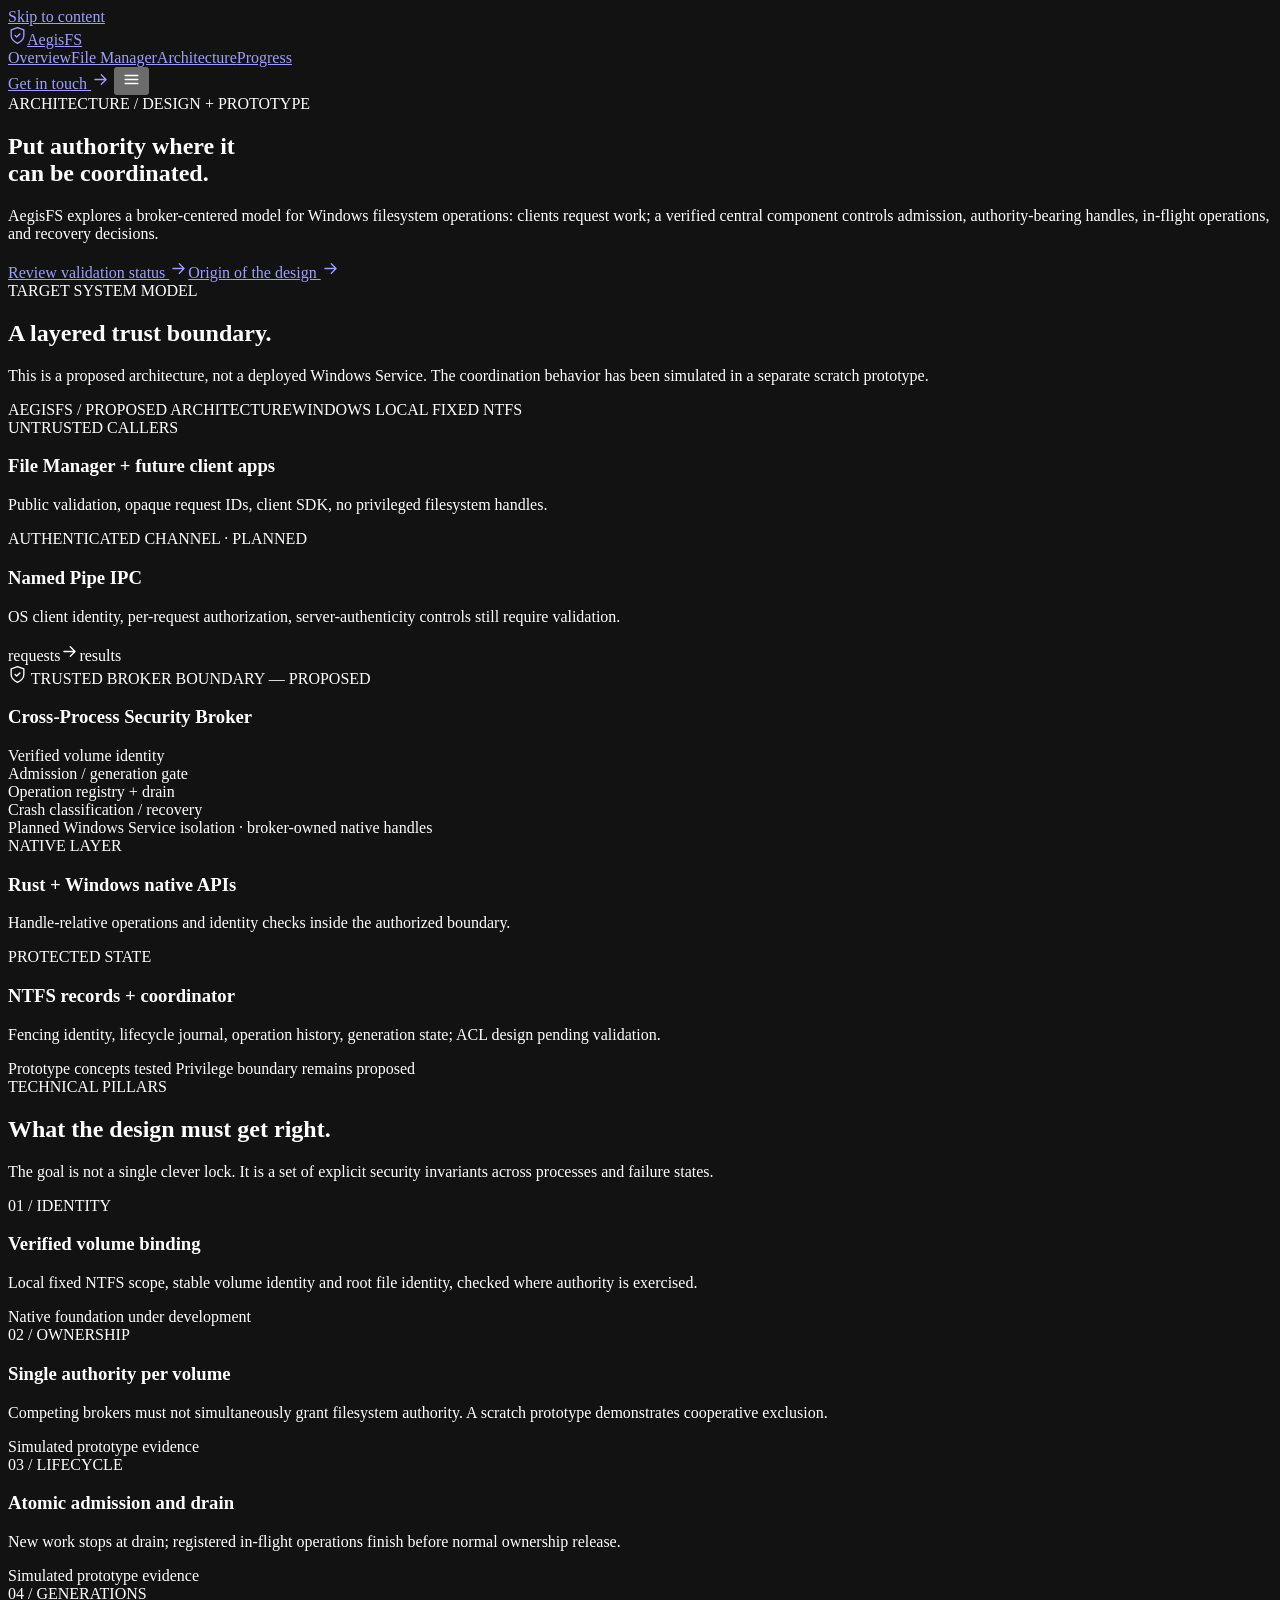
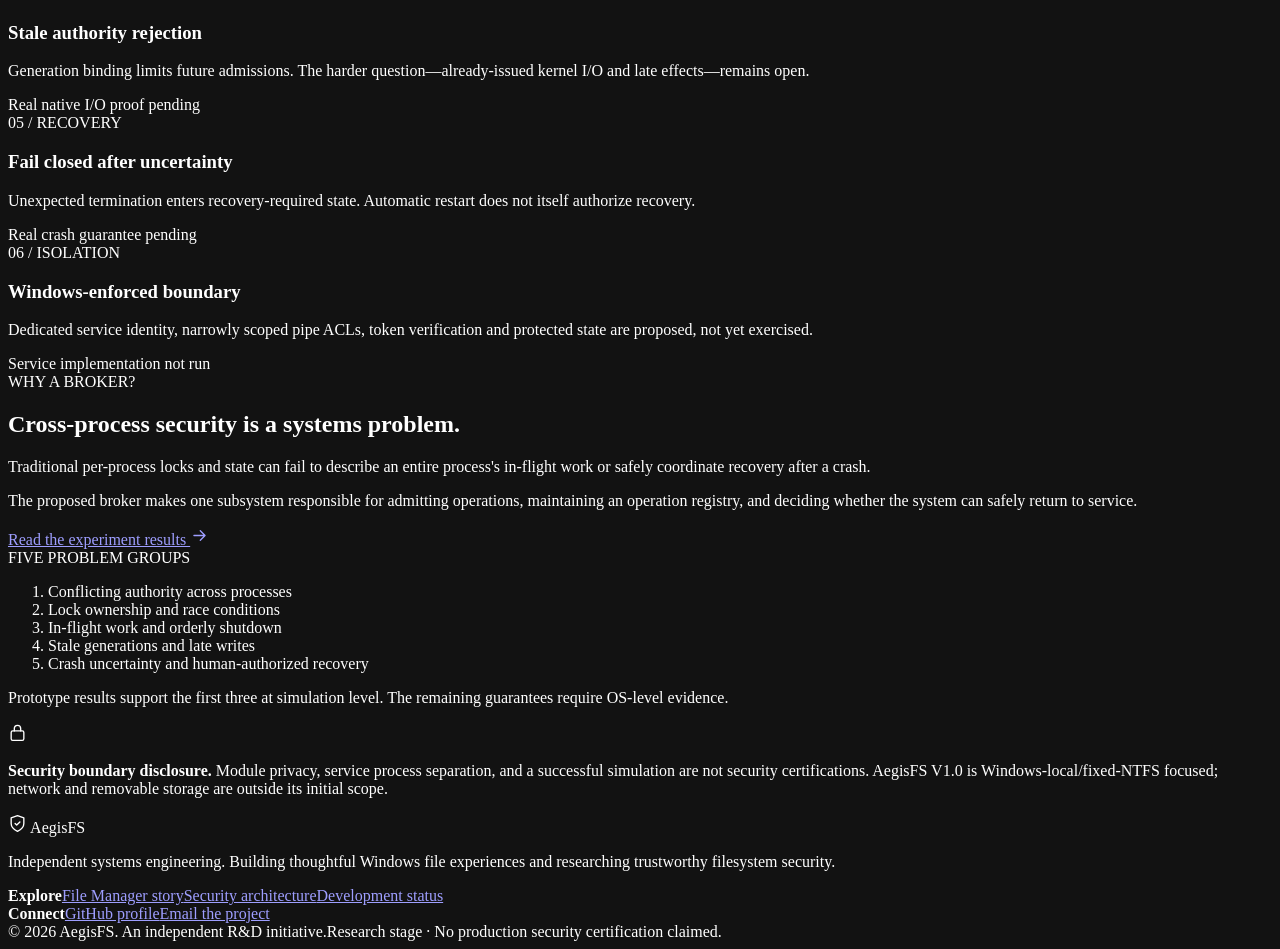
==== architecture.html @ 07e0bd1d "Add files via upload" ====
<!doctype html>
<html lang="en"><head><meta charset="utf-8"><meta name="viewport" content="width=device-width,initial-scale=1">
<title>Deep Security Architecture | AegisFS</title><meta name="description" content="Technical overview of AegisFS: Rust native Windows filesystem operations, a proposed cross-process broker, generation-bound admission, fail-closed recovery and current limitations."><meta name="theme-color" content="#090e18"><meta name="color-scheme" content="dark">
<meta property="og:type" content="website"><meta property="og:title" content="Deep Security Architecture | AegisFS"><meta property="og:description" content="Technical overview of AegisFS: Rust native Windows filesystem operations, a proposed cross-process broker, generation-bound admission, fail-closed recovery and current limitations."><meta property="og:url" content="https://drkavinet.tech/architecture.html"><meta property="og:site_name" content="AegisFS">
<link rel="canonical" href="https://drkavinet.tech/architecture.html"><link rel="icon" type="image/svg+xml" href="assets/favicon.svg"><link rel="stylesheet" href="assets/styles.css"><script src="assets/site.js" defer></script></head>
<body><a class="skip-link" href="#main">Skip to content</a>
<header class="site-header"><div class="container header-inner">
  <a class="brand" href="index.html" aria-label="AegisFS home"><span class="brand-mark"><svg aria-hidden="true" width="19" height="19" viewBox="0 0 24 24" fill="none" stroke="currentColor" stroke-width="1.7" stroke-linecap="round" stroke-linejoin="round"><path d="M12 22s8-4 8-10V5l-8-3-8 3v7c0 6 8 10 8 10Z"/><path d="m9 12 2 2 4-4"/></svg></span><span>Aegis<span class="brand-accent">FS</span></span><span class="brand-dot"></span></a>
  <nav class="desktop-nav" aria-label="Primary navigation"><a href="index.html" class="nav-link " >Overview</a><a href="file-manager.html" class="nav-link " >File Manager</a><a href="architecture.html" class="nav-link is-active" aria-current="page">Architecture</a><a href="progress.html" class="nav-link " >Progress</a></nav>
  <a class="header-contact" href="mailto:contact@drkavinet.tech">Get in touch <svg aria-hidden="true" width="19" height="19" viewBox="0 0 24 24" fill="none" stroke="currentColor" stroke-width="1.7" stroke-linecap="round" stroke-linejoin="round"><path d="M5 12h14m-6-6 6 6-6 6"/></svg></a>
  <button class="mobile-nav-button" type="button" aria-expanded="false" aria-controls="mobile-navigation" aria-label="Open menu"><svg aria-hidden="true" width="19" height="19" viewBox="0 0 24 24" fill="none" stroke="currentColor" stroke-width="1.7" stroke-linecap="round" stroke-linejoin="round"><path d="M4 7h16M4 12h16M4 17h16"/></svg></button>
</div><nav class="mobile-nav" id="mobile-navigation" aria-label="Mobile navigation" hidden><a href="index.html" class="nav-link " >Overview</a><a href="file-manager.html" class="nav-link " >File Manager</a><a href="architecture.html" class="nav-link is-active" aria-current="page">Architecture</a><a href="progress.html" class="nav-link " >Progress</a><a class="nav-link" href="mailto:contact@drkavinet.tech">Contact</a></nav></header><main id="main">
<section class="page-hero"><div class="container narrow"><div class="eyebrow"><span class="signal"></span> ARCHITECTURE / DESIGN + PROTOTYPE</div><h1>Put authority where it<br><span class="gradient-text">can be coordinated.</span></h1><p class="hero-lead">AegisFS explores a broker-centered model for Windows filesystem operations: clients request work; a verified central component controls admission, authority-bearing handles, in-flight operations, and recovery decisions.</p><div class="hero-actions"><a class="btn btn-primary" href="progress.html">Review validation status <svg aria-hidden="true" width="19" height="19" viewBox="0 0 24 24" fill="none" stroke="currentColor" stroke-width="1.7" stroke-linecap="round" stroke-linejoin="round"><path d="M5 12h14m-6-6 6 6-6 6"/></svg></a><a class="btn btn-ghost" href="file-manager.html">Origin of the design <svg aria-hidden="true" width="19" height="19" viewBox="0 0 24 24" fill="none" stroke="currentColor" stroke-width="1.7" stroke-linecap="round" stroke-linejoin="round"><path d="M5 12h14m-6-6 6 6-6 6"/></svg></a></div></div></section>
<section class="section"><div class="container"><div class="section-heading"><div><div class="overline">TARGET SYSTEM MODEL</div><h2>A layered trust boundary.</h2></div><p>This is a proposed architecture, not a deployed Windows Service. The coordination behavior has been simulated in a separate scratch prototype.</p></div>
<div class="arch-frame"><div class="arch-topline"><span>AEGISFS / PROPOSED ARCHITECTURE</span><span>WINDOWS LOCAL FIXED NTFS</span></div>
<div class="arch-layout"><div class="arch-client-column"><div class="arch-block"><span class="arch-kicker">UNTRUSTED CALLERS</span><h3>File Manager + future client apps</h3><p>Public validation, opaque request IDs, client SDK, no privileged filesystem handles.</p></div><div class="arch-block secondary-block"><span class="arch-kicker">AUTHENTICATED CHANNEL · PLANNED</span><h3>Named Pipe IPC</h3><p>OS client identity, per-request authorization, server-authenticity controls still require validation.</p></div></div>
<div class="arch-mid-arrow"><span>requests</span><svg aria-hidden="true" width="19" height="19" viewBox="0 0 24 24" fill="none" stroke="currentColor" stroke-width="1.7" stroke-linecap="round" stroke-linejoin="round"><path d="M5 12h14m-6-6 6 6-6 6"/></svg><span>results</span></div>
<div class="arch-broker"><div class="arch-broker-head"><svg aria-hidden="true" width="19" height="19" viewBox="0 0 24 24" fill="none" stroke="currentColor" stroke-width="1.7" stroke-linecap="round" stroke-linejoin="round"><path d="M12 22s8-4 8-10V5l-8-3-8 3v7c0 6 8 10 8 10Z"/><path d="m9 12 2 2 4-4"/></svg> <span>TRUSTED BROKER BOUNDARY — PROPOSED</span></div><h3>Cross-Process Security Broker</h3><div class="broker-cells"><div>Verified volume identity</div><div>Admission / generation gate</div><div>Operation registry + drain</div><div>Crash classification / recovery</div></div><div class="arch-broker-note">Planned Windows Service isolation · broker-owned native handles</div></div>
<div class="arch-bottom-row"><div class="arch-bottom-block"><span class="arch-kicker">NATIVE LAYER</span><h3>Rust + Windows native APIs</h3><p>Handle-relative operations and identity checks inside the authorized boundary.</p></div><div class="arch-bottom-block"><span class="arch-kicker">PROTECTED STATE</span><h3>NTFS records + coordinator</h3><p>Fencing identity, lifecycle journal, operation history, generation state; ACL design pending validation.</p></div></div>
</div><div class="arch-legend"><span><i class="legend-blue"></i> Prototype concepts tested</span><span><i class="legend-gold"></i> Privilege boundary remains proposed</span></div></div>
</div></section>
<section class="section section-glow"><div class="container"><div class="section-heading"><div><div class="overline">TECHNICAL PILLARS</div><h2>What the design must get right.</h2></div><p>The goal is not a single clever lock. It is a set of explicit security invariants across processes and failure states.</p></div><div class="pillar-grid">
<div class="pillar"><span class="pillar-id">01 / IDENTITY</span><h3>Verified volume binding</h3><p>Local fixed NTFS scope, stable volume identity and root file identity, checked where authority is exercised.</p><span class="tag tag-design">Native foundation under development</span></div>
<div class="pillar"><span class="pillar-id">02 / OWNERSHIP</span><h3>Single authority per volume</h3><p>Competing brokers must not simultaneously grant filesystem authority. A scratch prototype demonstrates cooperative exclusion.</p><span class="tag tag-test">Simulated prototype evidence</span></div>
<div class="pillar"><span class="pillar-id">03 / LIFECYCLE</span><h3>Atomic admission and drain</h3><p>New work stops at drain; registered in-flight operations finish before normal ownership release.</p><span class="tag tag-test">Simulated prototype evidence</span></div>
<div class="pillar"><span class="pillar-id">04 / GENERATIONS</span><h3>Stale authority rejection</h3><p>Generation binding limits future admissions. The harder question—already-issued kernel I/O and late effects—remains open.</p><span class="tag tag-pending">Real native I/O proof pending</span></div>
<div class="pillar"><span class="pillar-id">05 / RECOVERY</span><h3>Fail closed after uncertainty</h3><p>Unexpected termination enters recovery-required state. Automatic restart does not itself authorize recovery.</p><span class="tag tag-pending">Real crash guarantee pending</span></div>
<div class="pillar"><span class="pillar-id">06 / ISOLATION</span><h3>Windows-enforced boundary</h3><p>Dedicated service identity, narrowly scoped pipe ACLs, token verification and protected state are proposed, not yet exercised.</p><span class="tag tag-pending">Service implementation not run</span></div>
</div></div></section>
<section class="section"><div class="container split-section"><div><div class="overline">WHY A BROKER?</div><h2>Cross-process security is a systems problem.</h2><p>Traditional per-process locks and state can fail to describe an entire process's in-flight work or safely coordinate recovery after a crash.</p><p>The proposed broker makes one subsystem responsible for admitting operations, maintaining an operation registry, and deciding whether the system can safely return to service.</p><a class="btn btn-secondary" href="progress.html">Read the experiment results <svg aria-hidden="true" width="19" height="19" viewBox="0 0 24 24" fill="none" stroke="currentColor" stroke-width="1.7" stroke-linecap="round" stroke-linejoin="round"><path d="M5 12h14m-6-6 6 6-6 6"/></svg></a></div><div class="risk-box"><div class="risk-heading">FIVE PROBLEM GROUPS</div><ol><li>Conflicting authority across processes</li><li>Lock ownership and race conditions</li><li>In-flight work and orderly shutdown</li><li>Stale generations and late writes</li><li>Crash uncertainty and human-authorized recovery</li></ol><p>Prototype results support the first three at simulation level. The remaining guarantees require OS-level evidence.</p></div></div></section>
<section class="section"><div class="container"><div class="note-banner"><svg aria-hidden="true" width="19" height="19" viewBox="0 0 24 24" fill="none" stroke="currentColor" stroke-width="1.7" stroke-linecap="round" stroke-linejoin="round"><rect x="4" y="10" width="16" height="12" rx="2"/><path d="M8 10V7a4 4 0 0 1 8 0v3"/></svg><p><strong>Security boundary disclosure.</strong> Module privacy, service process separation, and a successful simulation are not security certifications. AegisFS V1.0 is Windows-local/fixed-NTFS focused; network and removable storage are outside its initial scope.</p></div></div></section></main><footer class="site-footer"><div class="container footer-upper"><div><div class="footer-brand"><svg aria-hidden="true" width="19" height="19" viewBox="0 0 24 24" fill="none" stroke="currentColor" stroke-width="1.7" stroke-linecap="round" stroke-linejoin="round"><path d="M12 22s8-4 8-10V5l-8-3-8 3v7c0 6 8 10 8 10Z"/><path d="m9 12 2 2 4-4"/></svg> AegisFS</div><p>Independent systems engineering. Building thoughtful Windows file experiences and researching trustworthy filesystem security.</p></div>
    <div class="footer-links"><div><strong>Explore</strong><a href="file-manager.html">File Manager story</a><a href="architecture.html">Security architecture</a><a href="progress.html">Development status</a></div><div><strong>Connect</strong><a href="https://github.com/kavidev33" target="_blank" rel="noopener noreferrer">GitHub profile</a><a href="mailto:contact@drkavinet.tech">Email the project</a></div></div></div>
    <div class="container footer-bottom"><span>© <span id="year">2026</span> AegisFS. An independent R&amp;D initiative.</span><span>Research stage · No production security certification claimed.</span></div></footer></body></html>
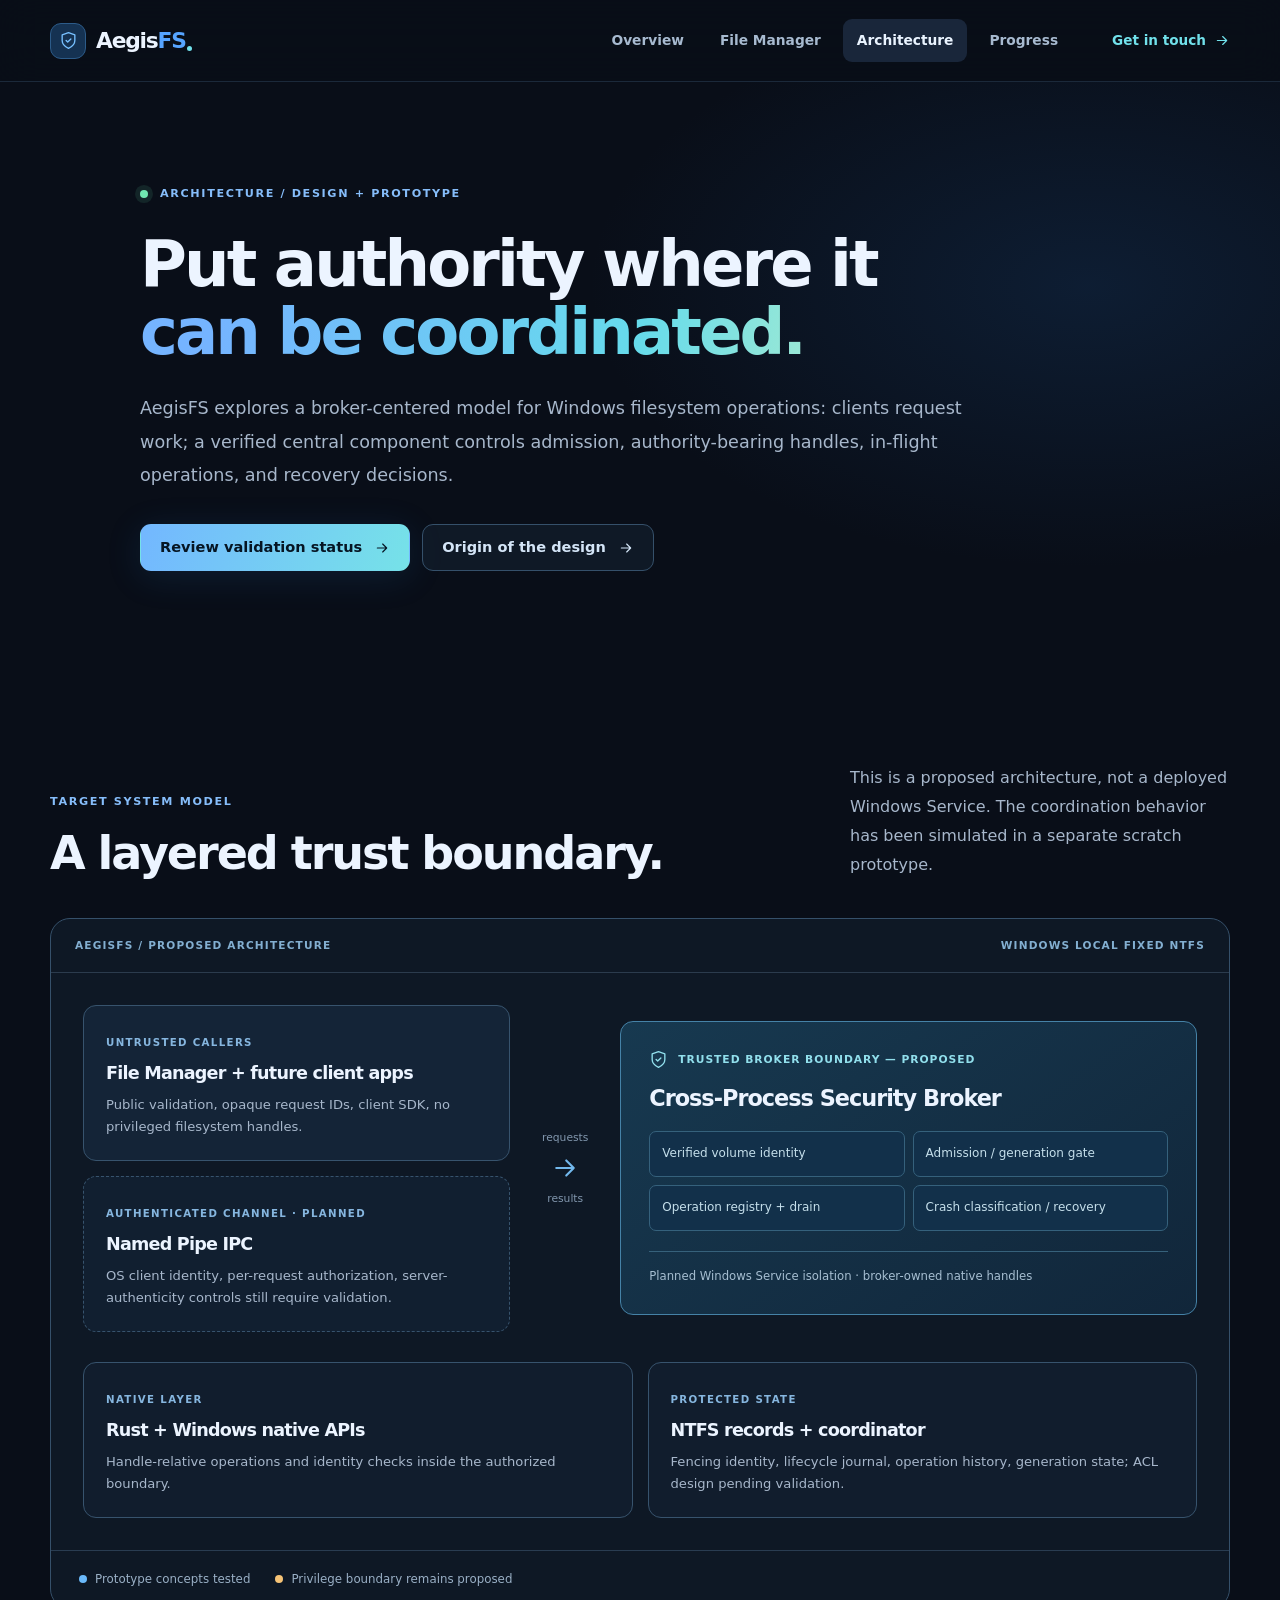
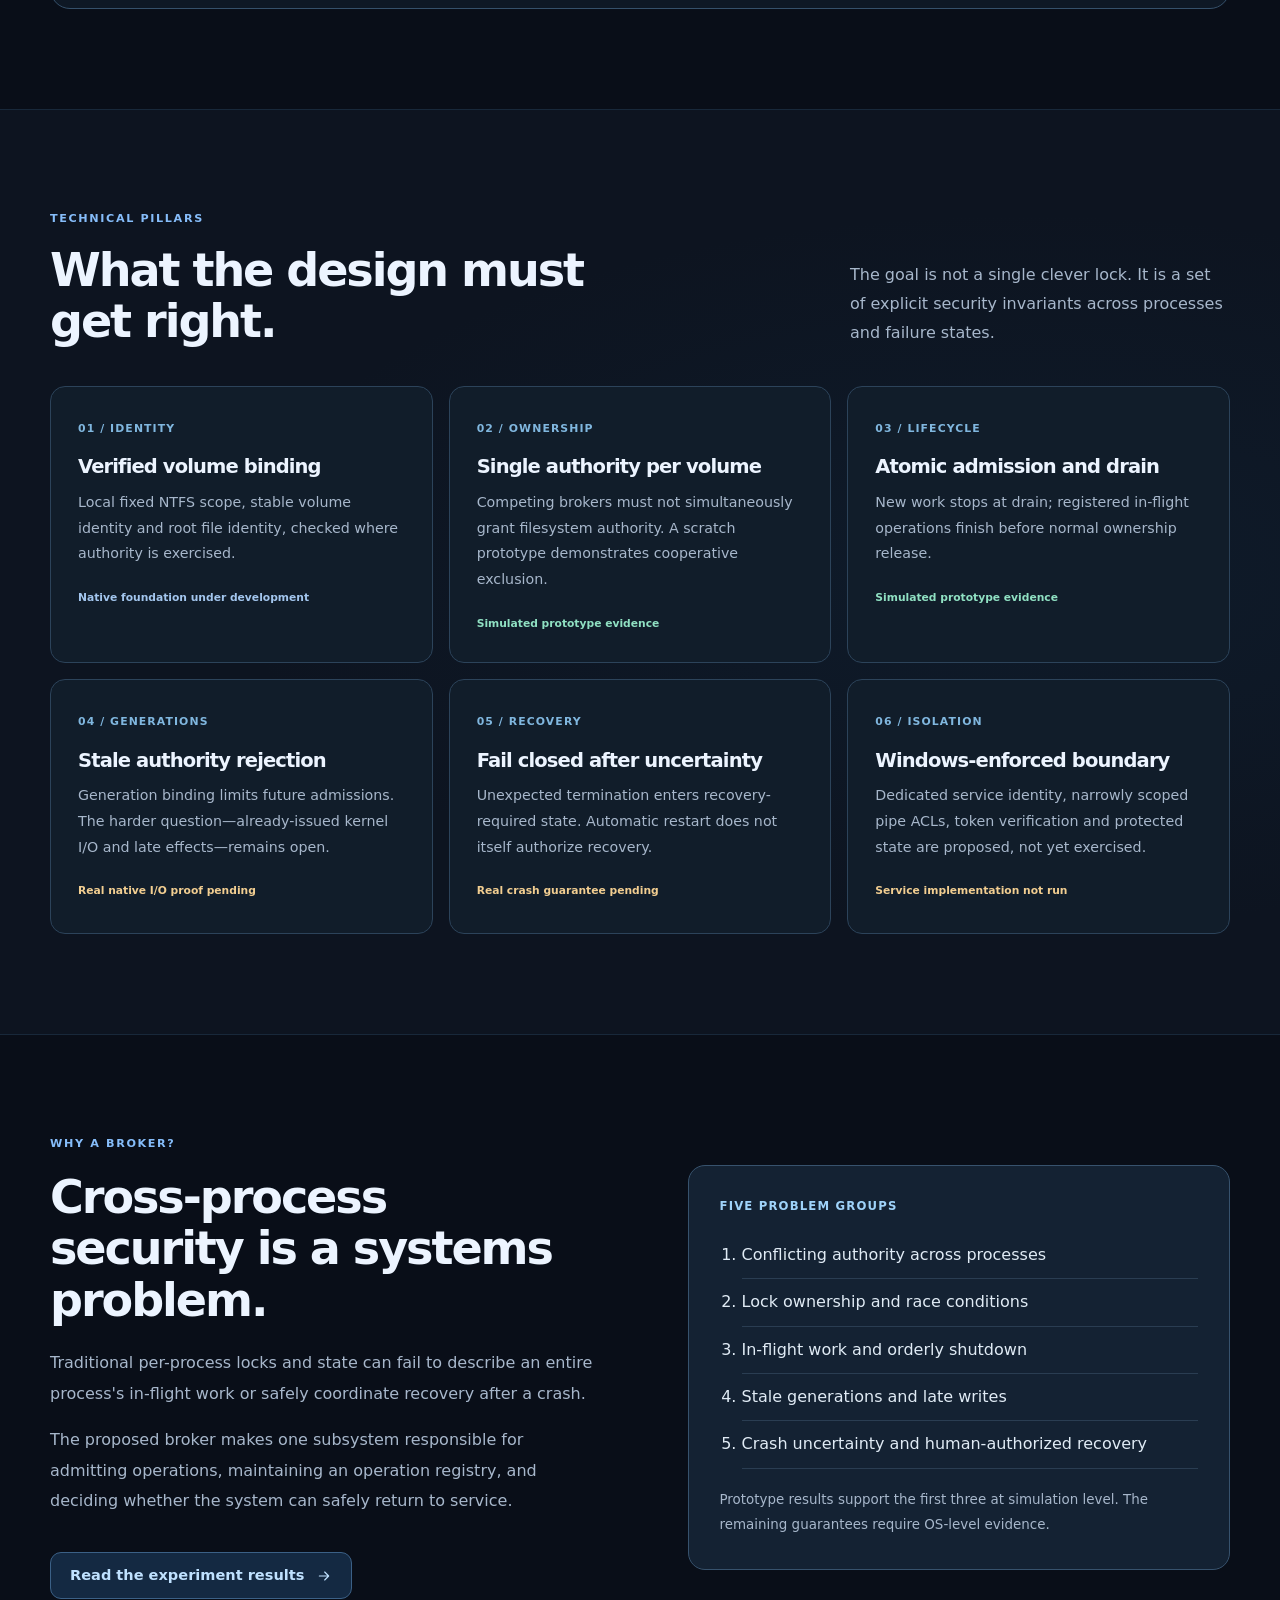
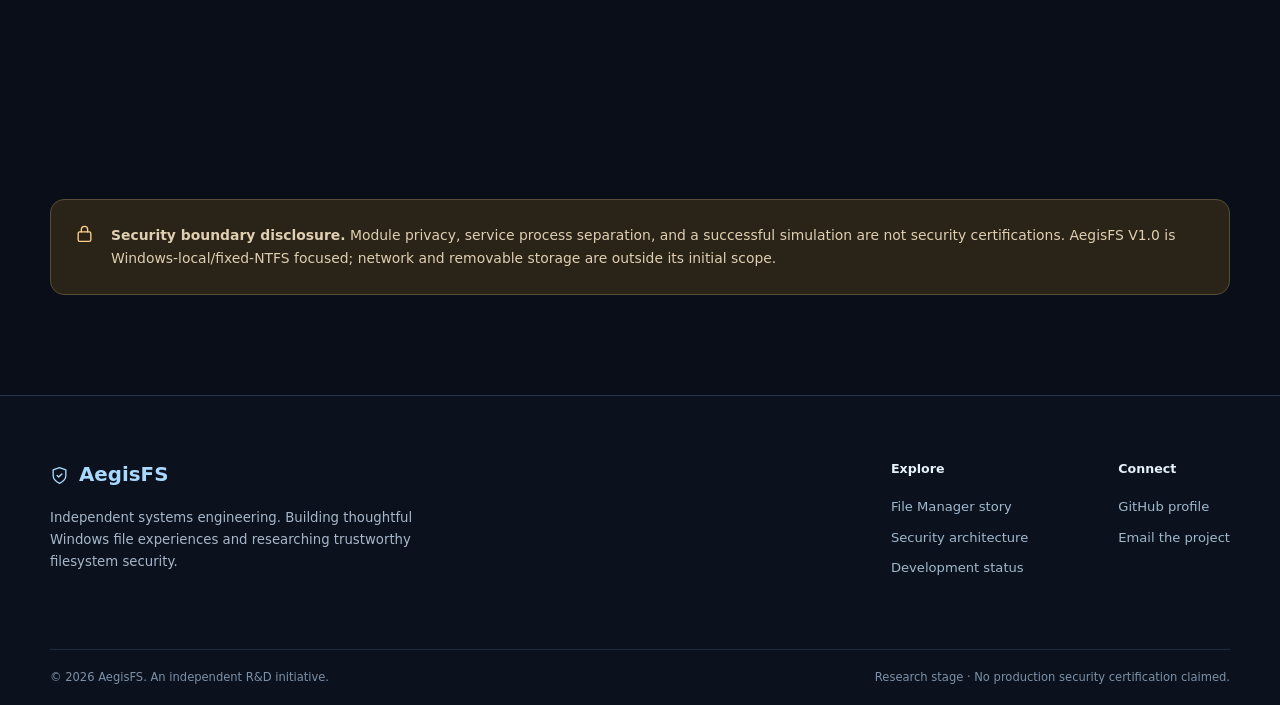
==== commit 5d38e9c5: "Add files via upload" ====
--- a/architecture.html
+++ b/architecture.html
@@ -7,9 +7,9 @@
 <header class="site-header"><div class="container header-inner">
   <a class="brand" href="index.html" aria-label="AegisFS home"><span class="brand-mark"><svg aria-hidden="true" width="19" height="19" viewBox="0 0 24 24" fill="none" stroke="currentColor" stroke-width="1.7" stroke-linecap="round" stroke-linejoin="round"><path d="M12 22s8-4 8-10V5l-8-3-8 3v7c0 6 8 10 8 10Z"/><path d="m9 12 2 2 4-4"/></svg></span><span>Aegis<span class="brand-accent">FS</span></span><span class="brand-dot"></span></a>
   <nav class="desktop-nav" aria-label="Primary navigation"><a href="index.html" class="nav-link " >Overview</a><a href="file-manager.html" class="nav-link " >File Manager</a><a href="architecture.html" class="nav-link is-active" aria-current="page">Architecture</a><a href="progress.html" class="nav-link " >Progress</a></nav>
-  <a class="header-contact" href="mailto:contact@drkavinet.tech">Get in touch <svg aria-hidden="true" width="19" height="19" viewBox="0 0 24 24" fill="none" stroke="currentColor" stroke-width="1.7" stroke-linecap="round" stroke-linejoin="round"><path d="M5 12h14m-6-6 6 6-6 6"/></svg></a>
+  <a class="header-contact" href="contact.html">Get in touch <svg aria-hidden="true" width="19" height="19" viewBox="0 0 24 24" fill="none" stroke="currentColor" stroke-width="1.7" stroke-linecap="round" stroke-linejoin="round"><path d="M5 12h14m-6-6 6 6-6 6"/></svg></a>
   <button class="mobile-nav-button" type="button" aria-expanded="false" aria-controls="mobile-navigation" aria-label="Open menu"><svg aria-hidden="true" width="19" height="19" viewBox="0 0 24 24" fill="none" stroke="currentColor" stroke-width="1.7" stroke-linecap="round" stroke-linejoin="round"><path d="M4 7h16M4 12h16M4 17h16"/></svg></button>
-</div><nav class="mobile-nav" id="mobile-navigation" aria-label="Mobile navigation" hidden><a href="index.html" class="nav-link " >Overview</a><a href="file-manager.html" class="nav-link " >File Manager</a><a href="architecture.html" class="nav-link is-active" aria-current="page">Architecture</a><a href="progress.html" class="nav-link " >Progress</a><a class="nav-link" href="mailto:contact@drkavinet.tech">Contact</a></nav></header><main id="main">
+</div><nav class="mobile-nav" id="mobile-navigation" aria-label="Mobile navigation" hidden><a href="index.html" class="nav-link " >Overview</a><a href="file-manager.html" class="nav-link " >File Manager</a><a href="architecture.html" class="nav-link is-active" aria-current="page">Architecture</a><a href="progress.html" class="nav-link " >Progress</a><a class="nav-link" href="contact.html">Contact</a></nav></header><main id="main">
 <section class="page-hero"><div class="container narrow"><div class="eyebrow"><span class="signal"></span> ARCHITECTURE / DESIGN + PROTOTYPE</div><h1>Put authority where it<br><span class="gradient-text">can be coordinated.</span></h1><p class="hero-lead">AegisFS explores a broker-centered model for Windows filesystem operations: clients request work; a verified central component controls admission, authority-bearing handles, in-flight operations, and recovery decisions.</p><div class="hero-actions"><a class="btn btn-primary" href="progress.html">Review validation status <svg aria-hidden="true" width="19" height="19" viewBox="0 0 24 24" fill="none" stroke="currentColor" stroke-width="1.7" stroke-linecap="round" stroke-linejoin="round"><path d="M5 12h14m-6-6 6 6-6 6"/></svg></a><a class="btn btn-ghost" href="file-manager.html">Origin of the design <svg aria-hidden="true" width="19" height="19" viewBox="0 0 24 24" fill="none" stroke="currentColor" stroke-width="1.7" stroke-linecap="round" stroke-linejoin="round"><path d="M5 12h14m-6-6 6 6-6 6"/></svg></a></div></div></section>
 <section class="section"><div class="container"><div class="section-heading"><div><div class="overline">TARGET SYSTEM MODEL</div><h2>A layered trust boundary.</h2></div><p>This is a proposed architecture, not a deployed Windows Service. The coordination behavior has been simulated in a separate scratch prototype.</p></div>
 <div class="arch-frame"><div class="arch-topline"><span>AEGISFS / PROPOSED ARCHITECTURE</span><span>WINDOWS LOCAL FIXED NTFS</span></div>
@@ -29,5 +29,5 @@
 </div></div></section>
 <section class="section"><div class="container split-section"><div><div class="overline">WHY A BROKER?</div><h2>Cross-process security is a systems problem.</h2><p>Traditional per-process locks and state can fail to describe an entire process's in-flight work or safely coordinate recovery after a crash.</p><p>The proposed broker makes one subsystem responsible for admitting operations, maintaining an operation registry, and deciding whether the system can safely return to service.</p><a class="btn btn-secondary" href="progress.html">Read the experiment results <svg aria-hidden="true" width="19" height="19" viewBox="0 0 24 24" fill="none" stroke="currentColor" stroke-width="1.7" stroke-linecap="round" stroke-linejoin="round"><path d="M5 12h14m-6-6 6 6-6 6"/></svg></a></div><div class="risk-box"><div class="risk-heading">FIVE PROBLEM GROUPS</div><ol><li>Conflicting authority across processes</li><li>Lock ownership and race conditions</li><li>In-flight work and orderly shutdown</li><li>Stale generations and late writes</li><li>Crash uncertainty and human-authorized recovery</li></ol><p>Prototype results support the first three at simulation level. The remaining guarantees require OS-level evidence.</p></div></div></section>
 <section class="section"><div class="container"><div class="note-banner"><svg aria-hidden="true" width="19" height="19" viewBox="0 0 24 24" fill="none" stroke="currentColor" stroke-width="1.7" stroke-linecap="round" stroke-linejoin="round"><rect x="4" y="10" width="16" height="12" rx="2"/><path d="M8 10V7a4 4 0 0 1 8 0v3"/></svg><p><strong>Security boundary disclosure.</strong> Module privacy, service process separation, and a successful simulation are not security certifications. AegisFS V1.0 is Windows-local/fixed-NTFS focused; network and removable storage are outside its initial scope.</p></div></div></section></main><footer class="site-footer"><div class="container footer-upper"><div><div class="footer-brand"><svg aria-hidden="true" width="19" height="19" viewBox="0 0 24 24" fill="none" stroke="currentColor" stroke-width="1.7" stroke-linecap="round" stroke-linejoin="round"><path d="M12 22s8-4 8-10V5l-8-3-8 3v7c0 6 8 10 8 10Z"/><path d="m9 12 2 2 4-4"/></svg> AegisFS</div><p>Independent systems engineering. Building thoughtful Windows file experiences and researching trustworthy filesystem security.</p></div>
-    <div class="footer-links"><div><strong>Explore</strong><a href="file-manager.html">File Manager story</a><a href="architecture.html">Security architecture</a><a href="progress.html">Development status</a></div><div><strong>Connect</strong><a href="https://github.com/kavidev33" target="_blank" rel="noopener noreferrer">GitHub profile</a><a href="mailto:contact@drkavinet.tech">Email the project</a></div></div></div>
+    <div class="footer-links"><div><strong>Explore</strong><a href="file-manager.html">File Manager story</a><a href="architecture.html">Security architecture</a><a href="progress.html">Development status</a></div><div><strong>Connect</strong><a href="https://github.com/kavidev33" target="_blank" rel="noopener noreferrer">GitHub profile</a><a href="contact.html">Email the project</a></div></div></div>
     <div class="container footer-bottom"><span>© <span id="year">2026</span> AegisFS. An independent R&amp;D initiative.</span><span>Research stage · No production security certification claimed.</span></div></footer></body></html>
--- a/assets/styles.css
+++ b/assets/styles.css
@@ -0,0 +1,16 @@
+/* AegisFS — GitHub Pages static site · No frameworks / external fonts */
+:root{--bg:#090e18;--surface:#101824;--surface2:#131e2c;--surface3:#172334;--border:#253449;--border-soft:#1c2a3d;--text:#ecf4ff;--muted:#a7b7cb;--subtle:#7e94ac;--blue:#56a4ff;--cyan:#71e1eb;--green:#70e6b0;--amber:#ffd089;--max:1180px;--radius:20px}
+*,*::before,*::after{box-sizing:border-box}html{scroll-behavior:smooth}body{margin:0;background:var(--bg);color:var(--text);font:16px/1.65 system-ui,-apple-system,BlinkMacSystemFont,"Segoe UI",sans-serif;-webkit-font-smoothing:antialiased}a{color:inherit;text-decoration:none}button{font:inherit}::selection{background:#2864a6;color:#fff}h1,h2,h3,p{margin-top:0}h1,h2,h3{letter-spacing:-.045em;line-height:1.12}h1{font-weight:740}h2{font-size:clamp(2rem,3.6vw,3.15rem)}h3{font-size:1.22rem}p{color:var(--muted)}a:focus-visible,button:focus-visible{outline:2px solid var(--cyan);outline-offset:4px;border-radius:4px}.container{width:min(calc(100% - 48px),var(--max));margin-inline:auto}.narrow{max-width:1000px}.skip-link{position:absolute;left:15px;top:-100px;padding:10px 16px;background:var(--blue);color:#07101e;z-index:100}.skip-link:focus{top:10px}
+.site-header{height:82px;position:relative;z-index:20;border-bottom:1px solid #1b293a;background:rgba(9,14,24,.93);backdrop-filter:blur(20px)}.header-inner{height:100%;display:flex;align-items:center;gap:40px}.brand{font-weight:800;font-size:1.36rem;letter-spacing:-.055em;display:flex;align-items:center;gap:10px;white-space:nowrap}.brand-mark{display:grid;place-items:center;background:#153252;border:1px solid #2c5b89;border-radius:11px;color:#77c0ff;width:36px;height:36px}.brand-accent{color:var(--blue)}.brand-dot{width:5px;height:5px;background:var(--cyan);border-radius:50%;align-self:flex-end;margin-bottom:8px;margin-left:-9px}.desktop-nav{display:flex;gap:8px;margin-left:auto}.nav-link{font-size:.86rem;font-weight:550;color:#a7bad0;padding:10px 14px;border-radius:9px;transition:background .2s,color .2s}.nav-link:hover,.nav-link.is-active{background:#19263a;color:#eaf4ff}.header-contact{font-weight:700;font-size:.85rem;display:flex;align-items:center;gap:8px;color:var(--cyan);white-space:nowrap}.header-contact svg{width:16px}.mobile-nav-button,.mobile-nav{display:none}
+.hero{position:relative;overflow:hidden}.hero::before{content:"";position:absolute;inset:0 0 auto;height:660px;background:radial-gradient(ellipse 44% 44% at 81% 38%,rgba(28,96,179,.16),transparent 70%),radial-gradient(ellipse 50% 55% at 12% 12%,rgba(23,85,173,.15),transparent 75%);pointer-events:none}.hero-home{padding:112px 0 108px}.hero-grid{display:grid;grid-template-columns:1fr .94fr;gap:70px;align-items:center;position:relative}.hero-copy{max-width:625px}.eyebrow,.overline{font-weight:750;letter-spacing:.145em;color:#86bdfa;font-size:.7rem;display:flex;align-items:center;gap:12px}.signal{display:inline-block;width:8px;height:8px;border-radius:50%;background:var(--green);box-shadow:0 0 0 5px #6fe4b01a;flex-shrink:0}.eyebrow-divider{color:#4b5d71}h1{font-size:clamp(3.2rem,5.25vw,5.6rem);margin:28px 0 28px;line-height:1.06}.gradient-text{color:#75bbff;background:linear-gradient(100deg,#75b4ff 12%,#66dbeb 75%,#9ae8d5);-webkit-background-clip:text;background-clip:text;-webkit-text-fill-color:transparent}.hero-lead{font-size:1.1rem;line-height:1.9;max-width:585px}.hero-actions{display:flex;gap:12px;flex-wrap:wrap;margin-top:32px}.btn{display:inline-flex;justify-content:center;align-items:center;gap:12px;padding:13px 19px;border:1px solid transparent;border-radius:11px;font-size:.91rem;font-weight:750;line-height:1.3;transition:transform .2s,border-color .2s,background .2s}.btn:hover{transform:translateY(-2px)}.btn svg,.text-link svg{width:16px;height:16px}.btn-primary{color:#061523;background:linear-gradient(110deg,#73b7ff,#76e2e8);box-shadow:0 6px 35px #2778cc26}.btn-ghost{border-color:#35506a;color:#d4e5f7;background:#17253580}.btn-ghost:hover{border-color:#80c5ff}.btn-secondary{border-color:#3b6086;color:#bfe1ff;background:#142942}.hero-caption{margin:24px 0 0;font-size:.79rem;color:#8099b4}
+.hero-visual{border:1px solid #34506d;background:linear-gradient(160deg,rgba(20,34,53,.98),rgba(10,16,26,.97));border-radius:22px;overflow:hidden;box-shadow:0 20px 100px #030a14a1,0 0 0 1px #1b416038}.visual-top,.visual-bottom{display:flex;justify-content:space-between;align-items:center;gap:10px;padding:18px 22px;font-size:.65rem;font-weight:750;letter-spacing:.1em;color:#a9c4dc}.visual-top{border-bottom:1px solid #263951}.visual-top>span:first-child{display:flex;align-items:center;gap:10px}.visual-pulse{width:7px;height:7px;border-radius:50%;background:#5fdab3}.mono{font-family:ui-monospace,monospace;font-weight:500;color:#8294a9}.visual-system{padding:28px 22px}.system-card{display:flex;align-items:center;gap:16px;border-radius:13px;padding:19px;border:1px solid #30445b;background:#142234;position:relative}.system-icon{height:42px;width:42px;display:grid;place-items:center;flex-shrink:0;border-radius:11px;color:#94caff;background:#1d3c60}.system-card small{font-size:.62rem;font-weight:750;letter-spacing:.13em;color:#7c9bba;display:block}.system-card strong{font-size:1.03rem;display:block;line-height:1.2;margin:4px 0}.system-card p{font-size:.76rem;margin:0}.node-number{position:absolute;right:14px;top:12px;color:#617d9b;font:600 .68rem ui-monospace,monospace}.broker-card{border-color:#3677a5;background:linear-gradient(110deg,#153352,#102b43)}.broker-card .system-icon{color:#a1eeef;background:#22546a}.fs-card .system-icon{color:#b8d7f6}.flow-connector{display:flex;flex-direction:column;align-items:center;gap:2px;min-height:54px;justify-content:center}.flow-connector span{height:12px;width:1px;background:#49708f}.flow-connector b{font-size:.62rem;font-weight:550;color:#83a6c8}.visual-bottom{border-top:1px solid #263951;justify-content:flex-start;gap:18px;flex-wrap:wrap;letter-spacing:0;font-size:.62rem;font-weight:500}.visual-bottom span{display:flex;align-items:center;gap:7px}.visual-bottom i{display:block;width:6px;height:6px;background:var(--green);border-radius:50%}.visual-bottom span:last-child i{background:var(--amber)}
+.stats-band{background:#0e1623;border-top:1px solid #1a2a3e;border-bottom:1px solid #1a2a3e}.stats-grid{display:grid;grid-template-columns:repeat(4,minmax(0,1fr))}.stat{padding:32px 24px;border-right:1px solid #253449}.stat:first-child{padding-left:0}.stat:last-child{border:0}.stat strong{display:block;font-size:2.02rem;font-weight:760;color:#dcf0ff;letter-spacing:-.04em;line-height:1.1;margin-bottom:8px}.stat span{display:block;color:#91a8bf;font-size:.82rem;line-height:1.55;max-width:200px}
+.section{padding:100px 0}.section-glow{background:radial-gradient(ellipse at 80% 50%,#163a582f,transparent 55%),#0d1420;border-top:1px solid #18283a;border-bottom:1px solid #18283a}.section-heading{display:flex;justify-content:space-between;align-items:end;gap:50px;margin-bottom:38px}.section-heading h2{max-width:620px;margin:16px 0 0}.section-heading p{max-width:380px;margin:0;line-height:1.8}.three-grid{display:grid;grid-template-columns:repeat(3,minmax(0,1fr));gap:18px}.feature-card{background:linear-gradient(160deg,#142031,#101823);border:1px solid #293b50;border-radius:17px;padding:30px;min-height:315px;display:flex;flex-direction:column}.feature-icon{display:grid;place-items:center;height:46px;width:46px;color:#86c5ff;background:#1d3451;border-radius:12px;margin-bottom:25px}.tiny-label{font-size:.63rem;letter-spacing:.14em;font-weight:700;color:#7d9dbc}.feature-card h3{font-size:1.33rem;margin:14px 0 12px}.feature-card p{font-size:.91rem;line-height:1.76}.text-link{display:inline-flex;align-items:center;gap:8px;color:#88c9ff;font-size:.84rem;font-weight:700;margin-top:auto;padding-top:20px}.text-link:hover{color:#a7e7ff}.split-section{display:grid;grid-template-columns:1fr 1fr;gap:95px;align-items:center}.split-section h2{margin:18px 0 22px}.split-section p{line-height:1.9}.split-section .btn{margin-top:20px}.mini-check{display:flex;align-items:center;gap:12px;font-size:.88rem;color:#c3d6eb;margin-top:15px}.mini-check svg{color:var(--green)}.quote-panel{min-height:330px;border:1px solid #31506d;border-radius:20px;padding:38px;background:linear-gradient(145deg,#172d43,#0e1b2c)}.quote-symbol{font:800 5rem/1 Georgia,serif;color:#5c9dd2}.quote-panel blockquote{font-size:clamp(1.36rem,2vw,1.86rem);font-weight:620;line-height:1.45;letter-spacing:-.035em;margin:6px 0 27px}.quote-byline{font-size:.68rem;font-weight:700;letter-spacing:.12em;color:#93b7d8}.quote-byline span{color:var(--cyan);padding-inline:4px}.support-panel{display:flex;align-items:center;justify-content:space-between;gap:60px;padding:46px 54px;border:1px solid #315d76;border-radius:20px;background:linear-gradient(125deg,#17324b,#101d2a 60%,#132a37)}.support-panel>div{max-width:720px}.support-panel h2{margin:14px 0}.support-panel p{margin-bottom:16px}.pill-row{display:flex;flex-wrap:wrap;gap:8px}.pill-row span{border:1px solid #31556d;border-radius:999px;padding:6px 11px;color:#b3d6ed;font-size:.74rem}.support-panel>.btn{flex-shrink:0}
+.page-hero{padding:103px 0 93px;position:relative;overflow:hidden;background:radial-gradient(ellipse 50% 62% at 85% 35%,#19447748,transparent 78%)}.page-hero h1{max-width:1020px;margin-bottom:25px;font-size:clamp(3rem,5vw,5rem)}.page-hero .hero-lead{max-width:850px}.story-steps{max-width:850px;margin:40px auto 0}.story-step{display:grid;grid-template-columns:78px 1fr;gap:24px;padding:27px 0;border-top:1px solid #29384b}.story-step:last-child{border-bottom:1px solid #29384b}.story-index{font:700 1.5rem ui-monospace,monospace;color:#59a5dc}.story-step h3{margin:0 0 10px}.story-step p{line-height:1.85;margin:0}.track-grid{display:grid;gap:14px}.track-card{background:#142131;border:1px solid #2c435b;border-radius:15px;padding:28px}.track-card h3{margin:17px 0 10px}.track-card p{font-size:.92rem}.track-foot{border-top:1px solid #304357;padding-top:13px;font-size:.77rem;color:#b4c8de}.status{display:inline-block;border:1px solid transparent;padding:5px 9px;border-radius:6px;font-size:.67rem;font-weight:760;letter-spacing:.055em;white-space:nowrap}.status-blue{background:#173557;border-color:#295c8b;color:#9fceff}.status-green{background:#143b30;border-color:#285b4a;color:#89e7b8}.status-amber{background:#44351b;border-color:#6c5429;color:#ffda99}.status-muted{background:#283240;border-color:#3b4c60;color:#afc0d2}.cta-strip{border-top:1px solid #31465b;padding-top:40px;display:flex;align-items:center;justify-content:space-between;gap:30px}.cta-strip h2{font-size:1.95rem}.cta-strip p{margin-bottom:0}
+.arch-frame{border:1px solid #35506a;border-radius:20px;background:#0e1825;overflow:hidden}.arch-topline{display:flex;justify-content:space-between;gap:10px;padding:18px 24px;border-bottom:1px solid #2b3b4d;color:#83afd1;letter-spacing:.11em;font-size:.66rem;font-weight:730}.arch-layout{padding:32px;display:grid;grid-template-columns:minmax(220px,1fr) 70px minmax(270px,1.35fr);gap:20px;align-items:center}.arch-client-column{display:grid;gap:15px}.arch-block,.arch-broker,.arch-bottom-block{border:1px solid #37536d;border-radius:13px;padding:22px;background:#142437}.arch-block.secondary-block{background:#111f30;border-style:dashed}.arch-kicker{font-size:.64rem;letter-spacing:.13em;font-weight:760;color:#86b6df}.arch-layout h3{font-size:1.1rem;margin:10px 0}.arch-layout p{font-size:.82rem;margin:0;line-height:1.67}.arch-mid-arrow{text-align:center;display:flex;flex-direction:column;gap:7px;align-items:center;color:#72b8ed}.arch-mid-arrow svg{height:30px;width:30px}.arch-mid-arrow span{font-size:.67rem;color:#8398af}.arch-broker{border-color:#4582a7;background:linear-gradient(145deg,#173950,#11263a);padding:28px}.arch-broker-head{display:flex;align-items:center;gap:10px;font-size:.67rem;font-weight:700;letter-spacing:.09em;color:#91dfec}.arch-broker h3{font-size:1.4rem;margin-top:17px}.broker-cells{display:grid;grid-template-columns:1fr 1fr;gap:8px;margin:20px 0}.broker-cells>div{border:1px solid #35617c;background:#12304a;padding:12px;font-size:.75rem;color:#c5dfeb;border-radius:7px}.arch-broker-note{font-size:.73rem;color:#a6bed1;border-top:1px solid #36617b;padding-top:15px}.arch-bottom-row{grid-column:1/-1;display:grid;grid-template-columns:1fr 1fr;gap:15px;margin-top:10px}.arch-bottom-block{background:#111d2d}.arch-legend{display:flex;gap:25px;flex-wrap:wrap;border-top:1px solid #293c51;padding:19px 28px;color:#9ab0c6;font-size:.74rem}.arch-legend span{display:flex;align-items:center;gap:8px}.arch-legend i{width:8px;height:8px;border-radius:50%;display:inline-block}.legend-blue{background:#6ab9fa}.legend-gold{background:#f5c376}.pillar-grid{display:grid;grid-template-columns:repeat(3,1fr);gap:16px}.pillar{padding:27px;border:1px solid #2c435a;border-radius:15px;background:#111d2a;min-height:255px}.pillar-id{color:#80b7df;font-size:.68rem;font-weight:800;letter-spacing:.1em}.pillar h3{margin:16px 0 12px}.pillar p{font-size:.89rem;line-height:1.8}.tag{display:inline-block;margin-top:8px;font-size:.67rem;font-weight:650}.tag-design{color:#a3c6ee}.tag-test{color:#90e1c3}.tag-pending{color:#f2ce91}.risk-box{border:1px solid #37526d;border-radius:17px;background:#142233;padding:31px}.risk-heading{font-size:.73rem;color:#9fd3fa;font-weight:800;letter-spacing:.1em}.risk-box ol{padding-left:22px}.risk-box li{padding:10px 0;color:#e0ebf5;border-bottom:1px solid #2a3d52}.risk-box p{font-size:.84rem;margin:18px 0 0}.note-banner{display:flex;align-items:flex-start;gap:17px;border:1px solid #584d37;background:#292318;padding:24px;border-radius:14px}.note-banner svg{color:var(--amber);flex-shrink:0}.note-banner p{margin:0;font-size:.87rem;color:#e0cfb1}
+.progress-summary{display:grid;grid-template-columns:1fr 1.5fr;gap:20px}.big-status{border:1px solid #315a65;border-radius:16px;background:radial-gradient(ellipse at top right,#1c5c6752,transparent 60%),#112932;padding:34px}.big-status strong{font-size:clamp(4.5rem,7vw,7rem);letter-spacing:-.08em;display:block;line-height:1.2;margin:16px 0}.big-status strong span{font-size:.44em;color:#709db6}.big-status p{margin-top:22px;font-size:.87rem}.small-status-grid{display:grid;grid-template-columns:1fr 1fr;gap:14px}.small-status-grid>div{padding:23px;border-radius:15px;border:1px solid #2e4055;background:#131f2d}.small-status-grid h3{font-size:1.04rem;margin:15px 0 8px}.small-status-grid p{font-size:.82rem;line-height:1.6;margin:0}.test-table-wrap{overflow-x:auto;border:1px solid #32465c;border-radius:15px}.test-table{border-collapse:collapse;width:100%;min-width:670px}.test-table th{background:#1c2a3b;color:#b5cadf;font-size:.72rem;letter-spacing:.045em;text-align:left;font-weight:720}.test-table th,.test-table td{padding:17px 20px;border-bottom:1px solid #2a3c51}.test-table tbody tr:last-child td{border-bottom:0}.test-table td{font-size:.86rem;color:#bdcfdf}.test-table td:first-child{font-weight:800;color:#88c5fb}.test-table td:nth-child(2){color:#e4effa;font-weight:650}.table-note{font-size:.8rem;color:#adbfd1;padding:18px 3px}.table-note code{color:#bfe5fb}.roadmap{max-width:870px;margin:25px auto 0;border-left:1px solid #41627b}.roadmap-item{padding:0 0 39px 40px;position:relative}.roadmap-item:last-child{padding-bottom:0}.roadmap-point{position:absolute;left:-7px;top:4px;width:13px;height:13px;border:3px solid #071320;border-radius:50%;background:#73b8f5;box-shadow:0 0 0 1px #5a91bb}.roadmap-stage{font-size:.68rem;letter-spacing:.1em;color:#90bee0;font-weight:750}.roadmap-item h3{margin:8px 0 10px}.roadmap-item p{font-size:.91rem;line-height:1.82}
+.site-footer{border-top:1px solid #25384b;background:#0b121d}.footer-upper{padding:63px 0;display:flex;justify-content:space-between;gap:85px}.footer-upper>div:first-child{max-width:420px}.footer-brand{display:flex;align-items:center;gap:10px;font-size:1.24rem;font-weight:800;color:#a9d9ff}.footer-upper p{font-size:.83rem;margin-top:15px}.footer-links{display:flex;gap:90px}.footer-links>div{display:flex;flex-direction:column;gap:9px}.footer-links strong{font-size:.79rem;color:#e5f1fb;margin-bottom:7px}.footer-links a{font-size:.82rem;color:#a0b8ce}.footer-links a:hover{color:var(--cyan)}.footer-bottom{padding:18px 0;border-top:1px solid #1e2c3d;display:flex;gap:15px;justify-content:space-between;color:#7c90a8;font-size:.72rem}
+@media(max-width:1080px){.header-inner{gap:20px}.desktop-nav{gap:0}.nav-link{padding-inline:9px}.hero-grid{gap:40px}h1{font-size:clamp(3.1rem,5vw,4.5rem)}.visual-system{padding-inline:15px}.system-card{padding:15px}.split-section{gap:45px}.support-panel{gap:25px}.arch-layout{grid-template-columns:minmax(200px,1fr) 45px minmax(240px,1.3fr);gap:10px;padding:18px}}
+@media(max-width:800px){.container{width:min(calc(100% - 36px),var(--max))}.site-header{height:72px}.desktop-nav,.header-contact{display:none}.mobile-nav-button{margin-left:auto;display:grid;place-items:center;width:39px;height:39px;background:#15283a;color:#b6dfff;border:1px solid #33516d;border-radius:9px}.mobile-nav:not([hidden]){display:flex;flex-direction:column;position:absolute;top:71px;left:0;right:0;background:#111d2b;border-bottom:1px solid #324459;padding:12px 18px 18px}.mobile-nav .nav-link{padding:12px 17px}.hero-home{padding:70px 0}.hero-grid,.split-section,.progress-summary{grid-template-columns:1fr}.hero-visual{max-width:650px}.stats-grid{grid-template-columns:repeat(2,1fr)}.stat:nth-child(2){border:0}.stat:nth-child(-n+2){border-bottom:1px solid #263951}.stat:nth-child(3){padding-left:0}.section{padding:70px 0}.section-heading{align-items:start;flex-direction:column;gap:16px}.three-grid,.pillar-grid{grid-template-columns:repeat(2,1fr)}.support-panel{padding:34px;align-items:start;flex-direction:column}.arch-layout{grid-template-columns:1fr}.arch-mid-arrow{transform:rotate(90deg);height:40px}.arch-bottom-row{grid-column:auto}.footer-links{gap:35px}.footer-upper{gap:40px}.footer-bottom{flex-direction:column}}
+@media(max-width:560px){.container{width:min(calc(100% - 32px),var(--max))}.hero-home{padding:54px 0 70px}.page-hero{padding:65px 0}h1,.page-hero h1{font-size:clamp(2.65rem,10.8vw,3.8rem)}.hero-lead{font-size:1rem}.hero-actions{flex-direction:column;align-items:stretch}.hero-actions .btn{justify-content:center}.eyebrow{flex-wrap:wrap;font-size:.62rem}.stats-grid{gap:0}.stat{padding:22px 15px}.stat strong{font-size:1.6rem}.stat span{font-size:.72rem}.section{padding:59px 0}.section-heading h2,.split-section h2{font-size:2.1rem}.three-grid,.pillar-grid,.small-status-grid{grid-template-columns:1fr}.feature-card{min-height:unset}.support-panel{padding:26px}.support-panel>.btn{width:100%}.quote-panel{min-height:unset;padding:26px}.story-step{grid-template-columns:43px 1fr;gap:12px}.story-index{font-size:1.05rem}.arch-topline{flex-direction:column}.arch-bottom-row,.broker-cells{grid-template-columns:1fr}.arch-legend{flex-direction:column;gap:8px}.cta-strip{align-items:start;flex-direction:column}.cta-strip .btn{width:100%}.footer-upper{flex-direction:column}.footer-links{justify-content:space-between;gap:20px}.footer-bottom{font-size:.68rem}.visual-top,.visual-bottom{font-size:.59rem}.visual-top .mono{display:none}.system-card p{font-size:.69rem}.system-card strong{font-size:.94rem}}
+@media(prefers-reduced-motion:reduce){html{scroll-behavior:auto}*,*::before,*::after{transition:none!important;animation:none!important}}
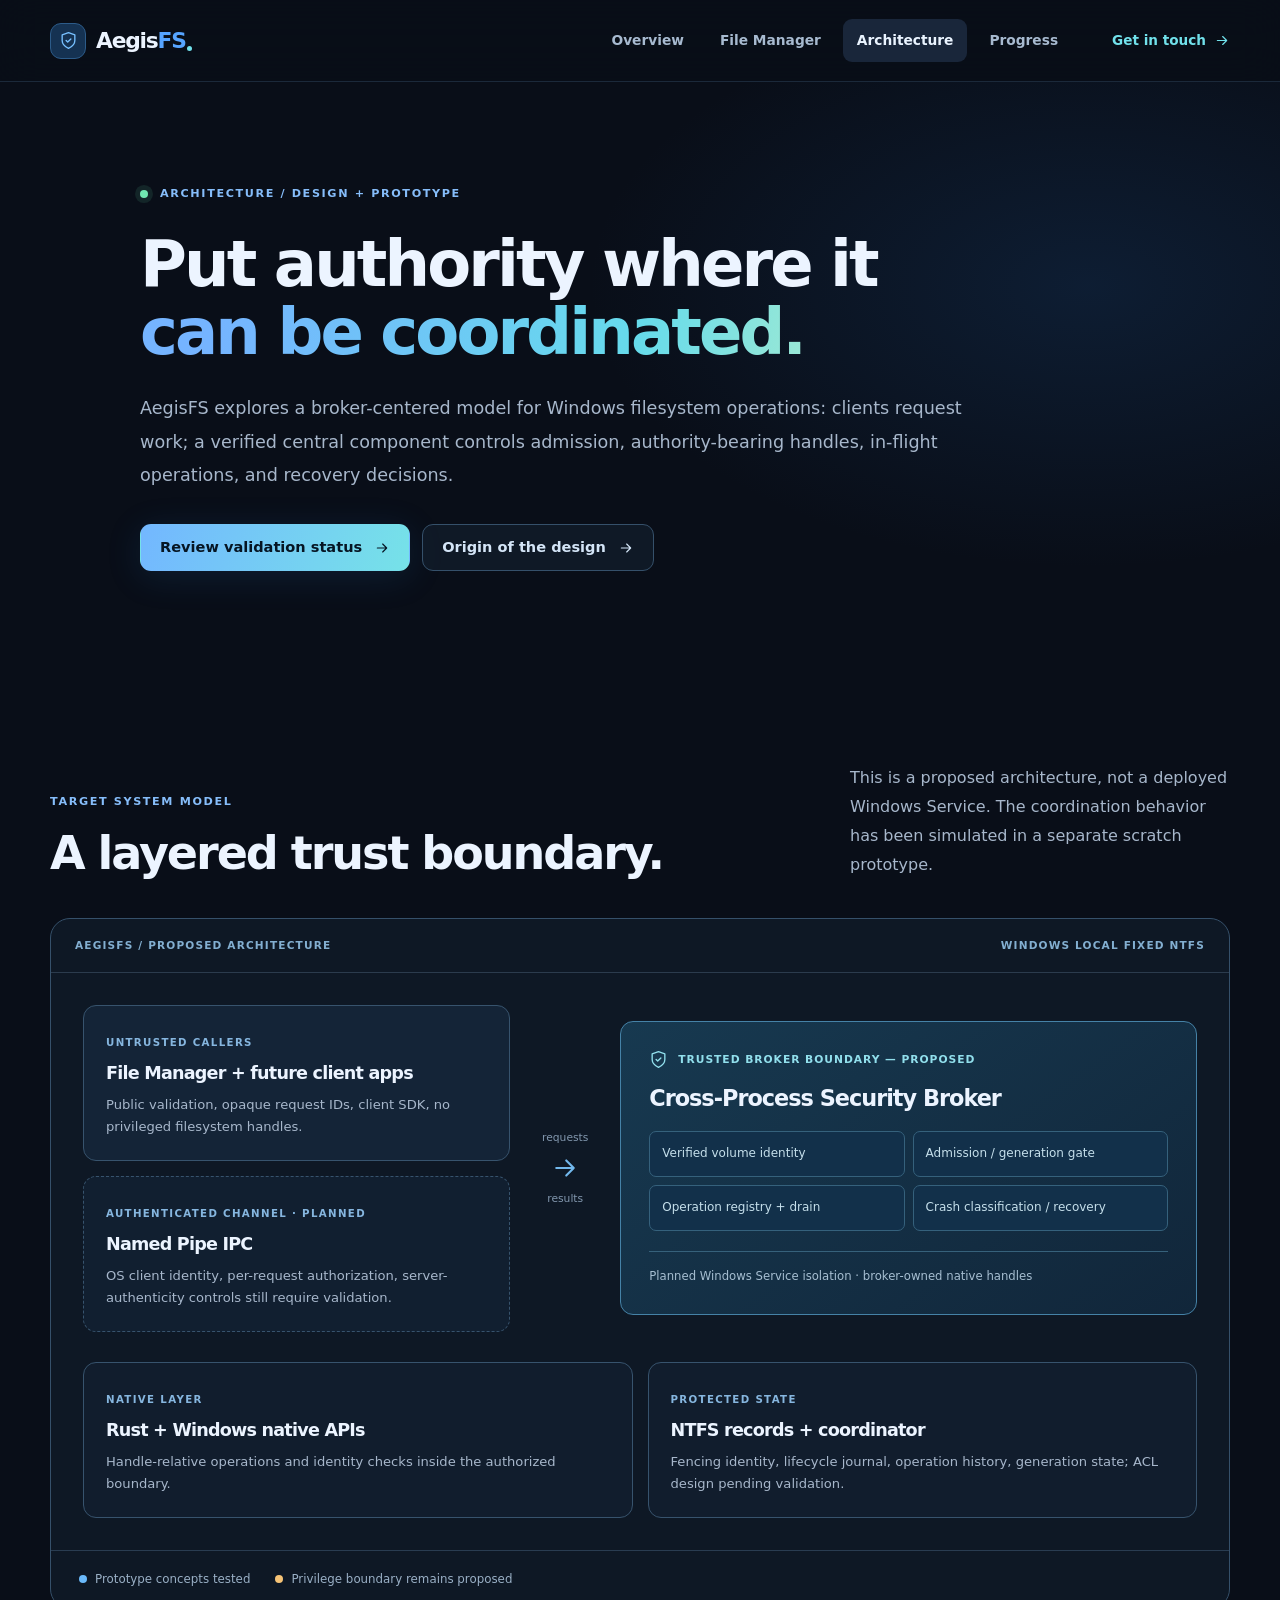
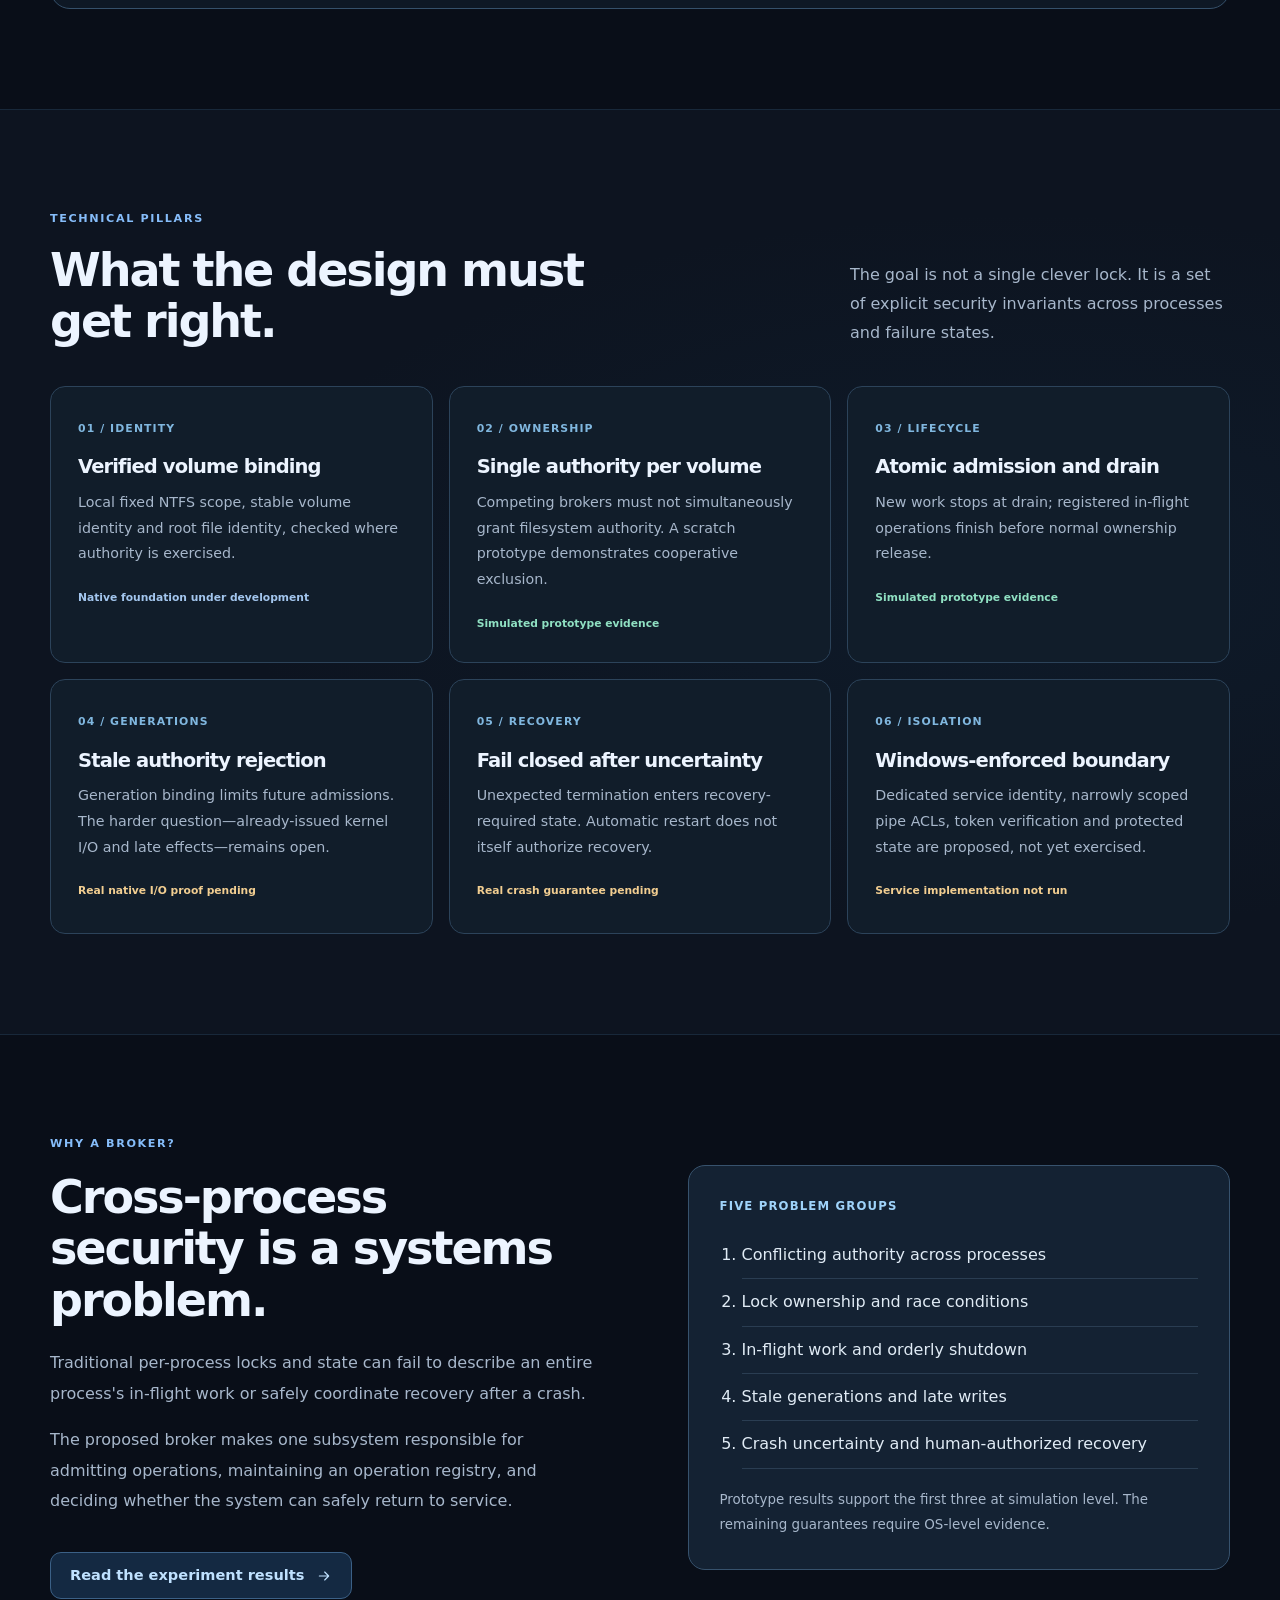
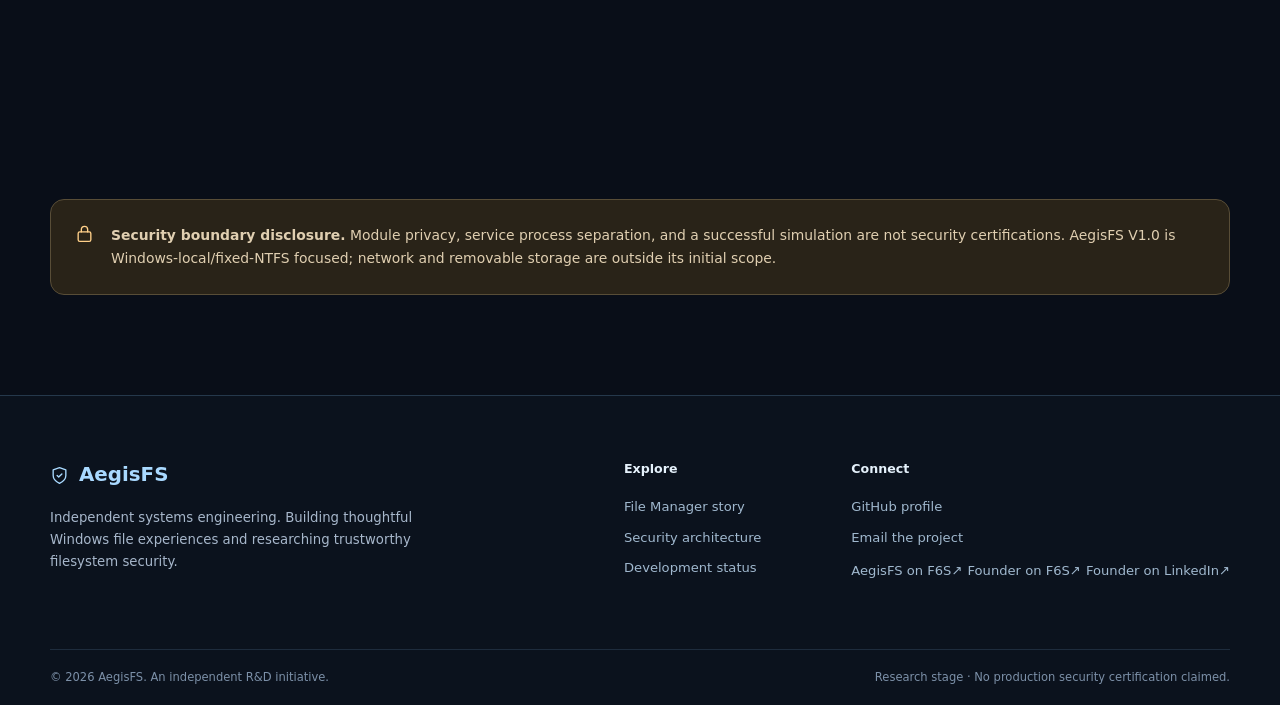
==== commit 1d137128: "Add files via upload" ====
--- a/architecture.html
+++ b/architecture.html
@@ -29,5 +29,10 @@
 </div></div></section>
 <section class="section"><div class="container split-section"><div><div class="overline">WHY A BROKER?</div><h2>Cross-process security is a systems problem.</h2><p>Traditional per-process locks and state can fail to describe an entire process's in-flight work or safely coordinate recovery after a crash.</p><p>The proposed broker makes one subsystem responsible for admitting operations, maintaining an operation registry, and deciding whether the system can safely return to service.</p><a class="btn btn-secondary" href="progress.html">Read the experiment results <svg aria-hidden="true" width="19" height="19" viewBox="0 0 24 24" fill="none" stroke="currentColor" stroke-width="1.7" stroke-linecap="round" stroke-linejoin="round"><path d="M5 12h14m-6-6 6 6-6 6"/></svg></a></div><div class="risk-box"><div class="risk-heading">FIVE PROBLEM GROUPS</div><ol><li>Conflicting authority across processes</li><li>Lock ownership and race conditions</li><li>In-flight work and orderly shutdown</li><li>Stale generations and late writes</li><li>Crash uncertainty and human-authorized recovery</li></ol><p>Prototype results support the first three at simulation level. The remaining guarantees require OS-level evidence.</p></div></div></section>
 <section class="section"><div class="container"><div class="note-banner"><svg aria-hidden="true" width="19" height="19" viewBox="0 0 24 24" fill="none" stroke="currentColor" stroke-width="1.7" stroke-linecap="round" stroke-linejoin="round"><rect x="4" y="10" width="16" height="12" rx="2"/><path d="M8 10V7a4 4 0 0 1 8 0v3"/></svg><p><strong>Security boundary disclosure.</strong> Module privacy, service process separation, and a successful simulation are not security certifications. AegisFS V1.0 is Windows-local/fixed-NTFS focused; network and removable storage are outside its initial scope.</p></div></div></section></main><footer class="site-footer"><div class="container footer-upper"><div><div class="footer-brand"><svg aria-hidden="true" width="19" height="19" viewBox="0 0 24 24" fill="none" stroke="currentColor" stroke-width="1.7" stroke-linecap="round" stroke-linejoin="round"><path d="M12 22s8-4 8-10V5l-8-3-8 3v7c0 6 8 10 8 10Z"/><path d="m9 12 2 2 4-4"/></svg> AegisFS</div><p>Independent systems engineering. Building thoughtful Windows file experiences and researching trustworthy filesystem security.</p></div>
-    <div class="footer-links"><div><strong>Explore</strong><a href="file-manager.html">File Manager story</a><a href="architecture.html">Security architecture</a><a href="progress.html">Development status</a></div><div><strong>Connect</strong><a href="https://github.com/kavidev33" target="_blank" rel="noopener noreferrer">GitHub profile</a><a href="contact.html">Email the project</a></div></div></div>
+    <div class="footer-links"><div><strong>Explore</strong><a href="file-manager.html">File Manager story</a><a href="architecture.html">Security architecture</a><a href="progress.html">Development status</a></div><div><strong>Connect</strong><a href="https://github.com/kavidev33" target="_blank" rel="noopener noreferrer">GitHub profile</a><a href="contact.html">Email the project</a>
+      <div class="footer-social-buttons" aria-label="AegisFS external profiles">
+        <a class="footer-social-btn" href="https://www.f6s.com/aegisfs" target="_blank" rel="noopener noreferrer"><span>AegisFS on F6S</span><span aria-hidden="true">↗</span></a>
+        <a class="footer-social-btn" href="https://www.f6s.com/kavishka-chathuranga" target="_blank" rel="noopener noreferrer"><span>Founder on F6S</span><span aria-hidden="true">↗</span></a>
+        <a class="footer-social-btn" href="https://www.linkedin.com/in/kavishka-chathuranga-229941209/" target="_blank" rel="noopener noreferrer"><span>Founder on LinkedIn</span><span aria-hidden="true">↗</span></a>
+      </div></div></div></div>
     <div class="container footer-bottom"><span>© <span id="year">2026</span> AegisFS. An independent R&amp;D initiative.</span><span>Research stage · No production security certification claimed.</span></div></footer></body></html>
--- a/assets/styles.css
+++ b/assets/styles.css
@@ -14,3 +14,23 @@
 @media(max-width:800px){.container{width:min(calc(100% - 36px),var(--max))}.site-header{height:72px}.desktop-nav,.header-contact{display:none}.mobile-nav-button{margin-left:auto;display:grid;place-items:center;width:39px;height:39px;background:#15283a;color:#b6dfff;border:1px solid #33516d;border-radius:9px}.mobile-nav:not([hidden]){display:flex;flex-direction:column;position:absolute;top:71px;left:0;right:0;background:#111d2b;border-bottom:1px solid #324459;padding:12px 18px 18px}.mobile-nav .nav-link{padding:12px 17px}.hero-home{padding:70px 0}.hero-grid,.split-section,.progress-summary{grid-template-columns:1fr}.hero-visual{max-width:650px}.stats-grid{grid-template-columns:repeat(2,1fr)}.stat:nth-child(2){border:0}.stat:nth-child(-n+2){border-bottom:1px solid #263951}.stat:nth-child(3){padding-left:0}.section{padding:70px 0}.section-heading{align-items:start;flex-direction:column;gap:16px}.three-grid,.pillar-grid{grid-template-columns:repeat(2,1fr)}.support-panel{padding:34px;align-items:start;flex-direction:column}.arch-layout{grid-template-columns:1fr}.arch-mid-arrow{transform:rotate(90deg);height:40px}.arch-bottom-row{grid-column:auto}.footer-links{gap:35px}.footer-upper{gap:40px}.footer-bottom{flex-direction:column}}
 @media(max-width:560px){.container{width:min(calc(100% - 32px),var(--max))}.hero-home{padding:54px 0 70px}.page-hero{padding:65px 0}h1,.page-hero h1{font-size:clamp(2.65rem,10.8vw,3.8rem)}.hero-lead{font-size:1rem}.hero-actions{flex-direction:column;align-items:stretch}.hero-actions .btn{justify-content:center}.eyebrow{flex-wrap:wrap;font-size:.62rem}.stats-grid{gap:0}.stat{padding:22px 15px}.stat strong{font-size:1.6rem}.stat span{font-size:.72rem}.section{padding:59px 0}.section-heading h2,.split-section h2{font-size:2.1rem}.three-grid,.pillar-grid,.small-status-grid{grid-template-columns:1fr}.feature-card{min-height:unset}.support-panel{padding:26px}.support-panel>.btn{width:100%}.quote-panel{min-height:unset;padding:26px}.story-step{grid-template-columns:43px 1fr;gap:12px}.story-index{font-size:1.05rem}.arch-topline{flex-direction:column}.arch-bottom-row,.broker-cells{grid-template-columns:1fr}.arch-legend{flex-direction:column;gap:8px}.cta-strip{align-items:start;flex-direction:column}.cta-strip .btn{width:100%}.footer-upper{flex-direction:column}.footer-links{justify-content:space-between;gap:20px}.footer-bottom{font-size:.68rem}.visual-top,.visual-bottom{font-size:.59rem}.visual-top .mono{display:none}.system-card p{font-size:.69rem}.system-card strong{font-size:.94rem}}
 @media(prefers-reduced-motion:reduce){html{scroll-behavior:auto}*,*::before,*::after{transition:none!important;animation:none!important}}
+
+/* Contact page: provider-independent email fallback */
+.contact-panel {margin-top: 2rem; padding: clamp(1.4rem, 4vw, 2.6rem); border: 1px solid rgba(111, 207, 255, .26); border-radius: 20px; background: linear-gradient(120deg, rgba(42, 80, 126, .22), rgba(15, 33, 43, .7));}
+.contact-address {color: #dceeff; font-size: clamp(1.15rem, 3vw, 1.75rem); font-weight: 700; overflow-wrap: anywhere; margin: 1rem 0 1.4rem;}
+.contact-actions {display: flex; gap: 1rem; flex-wrap: wrap;}
+.contact-actions button {cursor:pointer; font: inherit;}
+.contact-feedback {margin-top:1.2rem; color:#b5c9dd; max-width: 65ch;}
+
+
+/* Contact v2 — inspired by topic-first editorial contact pages, original AegisFS design */
+.sr-only{position:absolute;width:1px;height:1px;padding:0;margin:-1px;overflow:hidden;clip:rect(0,0,0,0);white-space:nowrap;border:0}
+.contact-page-hero{padding-bottom:90px}.contact-page-hero>.container>h1{max-width:1050px}.contact-page-hero>.container>.hero-lead{max-width:760px}
+.contact-layout{display:grid;grid-template-columns:minmax(0,1fr) minmax(0,1.02fr);gap:34px;margin-top:54px;align-items:start}
+.contact-intro{padding:24px 18px 16px 0}.contact-intro h2{font-size:clamp(2rem,3vw,3rem);margin:12px 0 16px}.contact-intro>p{max-width:500px;font-size:.95rem}
+.topic-choices{padding:0;border:0;display:grid;gap:11px;margin:30px 0 42px}.topic-choice{display:grid;grid-template-columns:30px 1fr 20px;gap:10px;align-items:center;padding:15px 17px;background:#131f2d;border:1px solid #2b425a;border-radius:12px;color:#e7f0fb;cursor:pointer;transition:background .18s,border-color .18s}.topic-choice:hover,.topic-choice:has(input:checked){background:#173149;border-color:#508db7}.topic-choice input{position:absolute;opacity:0;width:1px;height:1px}.topic-choice:has(input:focus-visible){outline:2px solid var(--cyan);outline-offset:3px}.topic-choice .topic-num{font-size:.68rem;color:#81b7dd;font-weight:780}.topic-choice>span:last-child{color:#72d4e4;text-align:right}.topic-choice>span:nth-child(3){font-weight:650;font-size:.88rem}
+.direct-contact{padding-top:25px;border-top:1px solid #31465b}.direct-contact .contact-address{margin:10px 0;font-size:1.4rem}.contact-copy{border:1px solid #4b81a6;background:#14334b;color:#bcecff;padding:11px 17px;border-radius:9px;cursor:pointer;font-weight:700}.contact-copy span{padding-left:14px}.contact-copy:hover{background:#1b425e}.direct-contact .contact-feedback{margin:12px 0;font-size:.8rem}
+.contact-form-card{border:1px solid #3a5974;border-radius:22px;background:linear-gradient(155deg,#17293b 0%,#111d2b 68%);padding:clamp(25px,4vw,44px);box-shadow:0 25px 75px #02061045}.form-topline{display:flex;justify-content:space-between;align-items:center;color:#91ccfa;font-weight:750;font-size:.69rem;letter-spacing:.1em}.form-live-dot{width:9px;height:9px;border-radius:50%;background:#6adcb8;box-shadow:0 0 0 4px #6adcb81a}.contact-form-card h2{margin:18px 0;font-size:clamp(2rem,3vw,3rem)}.contact-form-card>p{font-size:.91rem;margin-bottom:27px}
+#aegis-contact-form{display:flex;flex-direction:column;gap:9px}#aegis-contact-form label{font-size:.8rem;font-weight:680;color:#dce9f7;margin-top:10px}#aegis-contact-form input:not([type=hidden]):not([type=checkbox]),#aegis-contact-form textarea{display:block;width:100%;border:1px solid #385069;background:#0b1724;color:#edf6ff;border-radius:10px;padding:13px 15px;font:inherit;font-size:.9rem;outline:none;transition:border-color .2s;resize:vertical}#aegis-contact-form input:focus,#aegis-contact-form textarea:focus{border-color:#70caf7}.required{color:#87d7f0}.optional{font-size:.7rem;font-weight:450;color:#93a8bc}.form-honeypot{position:absolute;left:-10000px}.form-setup-note{font-size:.77rem;color:#e4c58d;background:#362d1d;padding:10px 13px;border:1px solid #70552c;border-radius:8px;margin:8px 0 0}.form-submit{width:100%;margin-top:9px;display:flex;justify-content:space-between;gap:12px}.form-submit:disabled{opacity:.48;cursor:not-allowed}.form-feedback{margin:0;font-size:.82rem;min-height:1.4em}.form-feedback[data-kind=error]{color:#ffb6b6}.form-feedback[data-kind=success]{color:#90e5b7}.form-privacy{font-size:.73rem;margin:4px 0 0;color:#8da3b8}.contact-lower{border-top:1px solid #253b50;display:flex;justify-content:space-between;gap:15px;margin-top:50px;padding-top:20px;font-size:.75rem;color:#91a9bf}.contact-lower a{color:#9ed9fb}
+@media(max-width:850px){.contact-layout{grid-template-columns:1fr;gap:20px}.contact-intro{padding-right:0}.contact-form-card{max-width:none}.contact-lower{flex-wrap:wrap}}
+@media(max-width:560px){.contact-layout{margin-top:30px}.topic-choice{padding:14px 11px}.contact-form-card{padding:22px}.contact-lower{margin-top:33px}}
